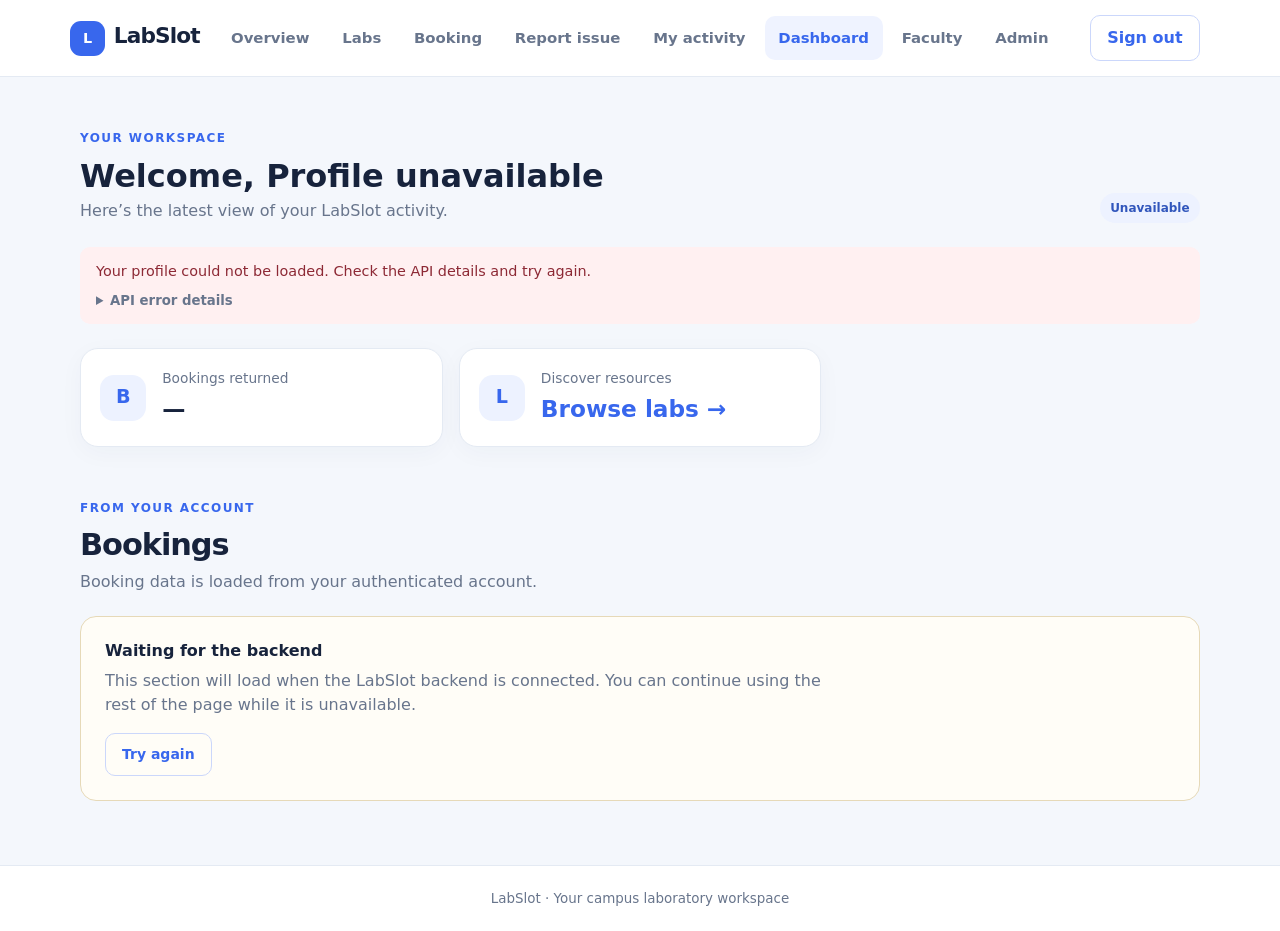
==== frontend/pages/dashboard.html @ 3a8d001d "Implement LabSlot frontend foundation" ====
<!DOCTYPE html>
<html lang="en">
<head>
  <meta charset="UTF-8" />
  <meta name="viewport" content="width=device-width, initial-scale=1.0" />
  <title>Dashboard — LabSlot</title>
  <link
    href="https://cdn.jsdelivr.net/npm/bootstrap@5.3.3/dist/css/bootstrap.min.css"
    rel="stylesheet"
    crossorigin="anonymous"
  />
  <link rel="stylesheet" href="../css/style.css" />
</head>
<body>
  <header class="site-header"><nav class="site-nav container navbar" aria-label="Main navigation"><a class="navbar-brand fw-bold" href="../index.html"><span class="brand-mark">L</span>LabSlot</a><button class="nav-toggle" type="button" data-nav-toggle aria-expanded="false" aria-controls="main-navigation" aria-label="Toggle navigation">☰</button><div class="nav-panel" id="main-navigation" data-nav-panel><ul class="nav-links"><li><a href="../index.html">Overview</a></li><li><a href="labs.html">Labs</a></li><li><a href="booking.html">Booking</a></li><li><a href="issue-report.html">Report issue</a></li><li><a href="history.html">My activity</a></li><li><a class="active" href="dashboard.html" aria-current="page">Dashboard</a></li><li><a href="faculty.html">Faculty</a></li><li><a href="admin.html">Admin</a></li></ul><div class="nav-actions"><a class="btn btn-outline-primary" href="login.html" data-logout>Sign out</a><span class="logout-message" data-logout-message role="alert" aria-live="assertive"></span></div></div></nav></header>
  <main class="page-shell" data-dashboard>
    <section class="d-flex flex-wrap justify-content-between align-items-end gap-3 mb-4"><div><span class="eyebrow">Your workspace</span><h1 class="h2 fw-bold mt-2 mb-1">Welcome, <span data-profile-name>there</span></h1><p class="muted mb-0">Here’s the latest view of your LabSlot activity.</p></div><span class="badge-soft" data-profile-role>Loading profile…</span></section>
    <div class="status-message mb-4" data-dashboard-message></div>
    <section class="row g-3 mb-5" aria-label="Account summary"><div class="col-sm-6 col-lg-4"><article class="metric-card"><div class="metric-icon">B</div><div><p class="metric-label">Bookings returned</p><p class="metric-value" data-booking-count>—</p></div></article></div><div class="col-sm-6 col-lg-4"><a class="metric-card text-decoration-none" href="labs.html"><div class="metric-icon">L</div><div><p class="metric-label">Discover resources</p><p class="metric-value">Browse labs <span aria-hidden="true">→</span></p></div></a></div></section>
    <section><div class="section-heading"><span class="eyebrow">From your account</span><h2 class="mt-2">Bookings</h2><p>Booking data is loaded from your authenticated account.</p></div><div class="data-list" data-bookings><div class="loading">Loading bookings…</div></div></section>
  </main>
  <footer class="site-footer"><div class="container text-center">LabSlot · Your campus laboratory workspace</div></footer>
  <script src="../js/api.js"></script>
  <script src="../js/main.js"></script>
</body>
</html>
---- frontend/css/style.css ----
/* Shared LabSlot visual system. Bootstrap utilities remain available for layout. */
:root {
  --labslot-primary: #3867ed;
  --labslot-primary-dark: #244bc2;
  --labslot-ink: #17233c;
  --labslot-muted: #68758c;
  --labslot-surface: #f4f7fc;
  --labslot-border: #e4eaf3;
  --labslot-green: #178b68;
  --labslot-shadow: 0 18px 50px rgba(28, 48, 87, .08);
}

* { box-sizing: border-box; }
body {
  min-height: 100vh;
  display: flex;
  flex-direction: column;
  background: var(--labslot-surface);
  color: var(--labslot-ink);
  font-family: Inter, ui-sans-serif, system-ui, -apple-system, "Segoe UI", sans-serif;
}
main { flex: 1; }
a { color: var(--labslot-primary); }
.site-header { background: #fff; border-bottom: 1px solid var(--labslot-border); }
.site-nav { min-height: 76px; }
.navbar-brand { color: var(--labslot-ink) !important; letter-spacing: -.04em; font-size: 1.35rem; }
.brand-mark { display: inline-grid; place-items: center; width: 35px; height: 35px; margin-right: .55rem; border-radius: 11px; background: var(--labslot-primary); color: #fff; font-weight: 800; font-size: .9rem; letter-spacing: 0; }
.nav-toggle { display: none; width: 44px; height: 42px; border: 1px solid var(--labslot-border); border-radius: 12px; background: #fff; color: var(--labslot-ink); font-size: 1.25rem; }
.nav-panel { display: flex; align-items: center; gap: 1.75rem; }
.nav-links { display: flex; align-items: center; gap: .35rem; margin: 0; padding: 0; list-style: none; }
.nav-links a { display: block; padding: .65rem .85rem; border-radius: 10px; color: var(--labslot-muted); text-decoration: none; font-size: .93rem; font-weight: 600; }
.nav-links a:hover, .nav-links a.active { color: var(--labslot-primary); background: #eff3ff; }
.nav-actions { display: flex; align-items: center; gap: .65rem; }
.btn { border-radius: 10px; font-weight: 650; padding: .65rem 1rem; }
.btn-primary { background: var(--labslot-primary); border-color: var(--labslot-primary); }
.btn-primary:hover { background: var(--labslot-primary-dark); border-color: var(--labslot-primary-dark); }
.btn-outline-primary { color: var(--labslot-primary); border-color: #cbd7fb; }
.page-shell { width: min(1120px, calc(100% - 2rem)); margin: 0 auto; padding: 3rem 0 4rem; }
.hero-section { position: relative; overflow: hidden; padding: clamp(2rem, 6vw, 4.5rem); border-radius: 26px; background: linear-gradient(120deg, #172647 0%, #284d9c 62%, #4776e6 100%); color: #fff; box-shadow: var(--labslot-shadow); }
.hero-section::after { position: absolute; right: -80px; bottom: -180px; width: 430px; height: 430px; border: 1px solid rgba(255,255,255,.16); border-radius: 50%; box-shadow: 0 0 0 55px rgba(255,255,255,.035), 0 0 0 110px rgba(255,255,255,.025); content: ""; pointer-events: none; }
.hero-content { position: relative; z-index: 1; max-width: 690px; }
.eyebrow { color: var(--labslot-primary); text-transform: uppercase; letter-spacing: .12em; font-weight: 800; font-size: .75rem; }
.hero-section .eyebrow { color: #b8cbff; }
.hero-section h1 { max-width: 680px; font-size: clamp(2.4rem, 5vw, 4.1rem); line-height: 1.08; letter-spacing: -.055em; }
.hero-section p { max-width: 610px; color: rgba(255,255,255,.78); font-size: 1.1rem; line-height: 1.7; }
.surface-card, .role-card, .metric-card, .lab-card { border: 1px solid var(--labslot-border); border-radius: 18px; background: #fff; box-shadow: 0 6px 24px rgba(28,48,87,.035); }
.role-card { height: 100%; padding: 1.5rem; transition: transform .18s ease, box-shadow .18s ease; }
.role-card:hover, .lab-card:hover { transform: translateY(-3px); box-shadow: var(--labslot-shadow); }
.role-icon, .metric-icon { display: grid; place-items: center; width: 46px; height: 46px; border-radius: 14px; color: var(--labslot-primary); background: #edf2ff; font-size: 1.2rem; font-weight: 800; }
.section-heading { margin-bottom: 1.4rem; }
.section-heading h2 { margin: 0; font-size: clamp(1.45rem, 3vw, 1.9rem); font-weight: 750; letter-spacing: -.035em; }
.section-heading p { margin: .4rem 0 0; color: var(--labslot-muted); }
.auth-layout { display: grid; grid-template-columns: minmax(0, 1fr) minmax(330px, .82fr); min-height: calc(100vh - 150px); gap: clamp(2rem, 7vw, 6rem); align-items: center; }
.auth-aside { padding: clamp(1rem, 4vw, 3rem) 0; }
.auth-aside h1 { max-width: 490px; font-size: clamp(2.3rem, 5vw, 3.8rem); line-height: 1.08; letter-spacing: -.055em; }
.auth-aside p { max-width: 470px; color: var(--labslot-muted); font-size: 1.08rem; line-height: 1.7; }
.auth-card { width: 100%; max-width: 480px; margin: 0 auto; padding: clamp(1.4rem, 4vw, 2.2rem); border: 1px solid var(--labslot-border); border-radius: 20px; background: #fff; box-shadow: var(--labslot-shadow); }
.form-control, .form-select { min-height: 48px; border-color: #dce3ee; border-radius: 10px; }
.form-control:focus, .form-select:focus { border-color: #9ab0fa; box-shadow: 0 0 0 .2rem rgba(56,103,237,.12); }
.form-label { color: #34425c; font-size: .9rem; font-weight: 650; }
.form-note { color: var(--labslot-muted); font-size: .82rem; }
.status-message { display: none; margin-top: 1rem; padding: .85rem 1rem; border-radius: 10px; font-size: .9rem; }
.status-message:not(:empty) { display: block; }
.status-message[data-kind="error"] { color: #8d2935; background: #fff0f1; }
.status-message[data-kind="success"] { color: #12684f; background: #eaf8f2; }
.status-message[data-kind="info"] { color: #3d5483; background: #eff4ff; }
.metric-card { display: flex; align-items: center; gap: 1rem; padding: 1.2rem; height: 100%; }
.metric-value { margin: .2rem 0 0; font-size: 1.45rem; font-weight: 750; }
.metric-label { margin: 0; color: var(--labslot-muted); font-size: .86rem; }
.lab-card { height: 100%; padding: 1.4rem; transition: transform .18s ease, box-shadow .18s ease; }
.lab-card h3 { font-size: 1.15rem; font-weight: 750; }
.lab-card p, .muted { color: var(--labslot-muted); }
.data-list { display: grid; gap: 1rem; }
.data-row { padding: 1.1rem 1.2rem; border: 1px solid var(--labslot-border); border-radius: 14px; background: #fff; }
.data-row h3 { margin: 0; font-size: 1rem; font-weight: 700; }
.data-row p { margin: .35rem 0 0; color: var(--labslot-muted); font-size: .9rem; }
.badge-soft { padding: .4rem .65rem; border-radius: 99px; color: #3156bc; background: #edf2ff; font-size: .75rem; font-weight: 700; }
.empty-state { padding: 2rem; border: 1px dashed #cbd5e4; border-radius: 16px; color: var(--labslot-muted); background: rgba(255,255,255,.65); text-align: center; }
.site-footer { padding: 1.4rem 0; border-top: 1px solid var(--labslot-border); color: var(--labslot-muted); background: #fff; font-size: .84rem; }
.api-indicator { display: inline-flex; align-items: center; gap: .45rem; padding: .4rem .7rem; border-radius: 99px; background: rgba(255,255,255,.12); font-size: .78rem; }
.api-indicator::before { width: 7px; height: 7px; border-radius: 50%; background: #ffd166; content: ""; }
.api-indicator[data-state="online"]::before { background: #6de0b0; }
.api-indicator[data-state="offline"]::before { background: #ff9a9a; }
.api-indicator[data-state="pending"]::before { background: #f0b94d; }
.loading { color: var(--labslot-muted); text-align: center; padding: 2rem; }
.loading-state { padding: 1.5rem; border: 1px solid var(--labslot-border); border-radius: 16px; color: var(--labslot-muted); background: #fff; text-align: center; }
.api-state { padding: 1.5rem; text-align: left; }
.api-state h3 { color: var(--labslot-ink); }
.api-state p { max-width: 720px; margin-bottom: 0; }
.api-state-pending { border-style: solid; border-color: #e6d9b8; background: #fffdf7; }
.api-state-error { border-color: #f0c9cd; background: #fffafa; }
.api-error-details { color: var(--labslot-muted); font-size: .83rem; }
.api-error-details summary { width: fit-content; cursor: pointer; font-weight: 650; }
.logout-message { max-width: 260px; color: #8d2935; font-size: .78rem; }

@media (max-width: 1099.98px) {
  .site-nav { min-height: 68px; flex-wrap: wrap; }
  .nav-toggle { display: inline-grid; place-items: center; }
  .nav-panel { display: none; flex: 0 0 100%; align-items: stretch; padding: .5rem 0 1rem; }
  .nav-panel.is-open { display: flex; flex-direction: column; gap: .75rem; }
  .nav-links { align-items: stretch; flex-direction: column; }
  .nav-links a { padding: .75rem; }
  .nav-actions { padding: .25rem .75rem; }
  .nav-actions .btn { flex: 1; }
  .page-shell { padding-top: 2rem; }
  .auth-layout { grid-template-columns: 1fr; gap: .5rem; padding-top: 1rem; }
  .auth-aside { padding: 1rem 0; }
  .auth-aside h1 { font-size: 2.5rem; }
  .hero-section { border-radius: 20px; }
}

@media (prefers-reduced-motion: reduce) {
  *, *::before, *::after { scroll-behavior: auto !important; transition-duration: .01ms !important; }
}
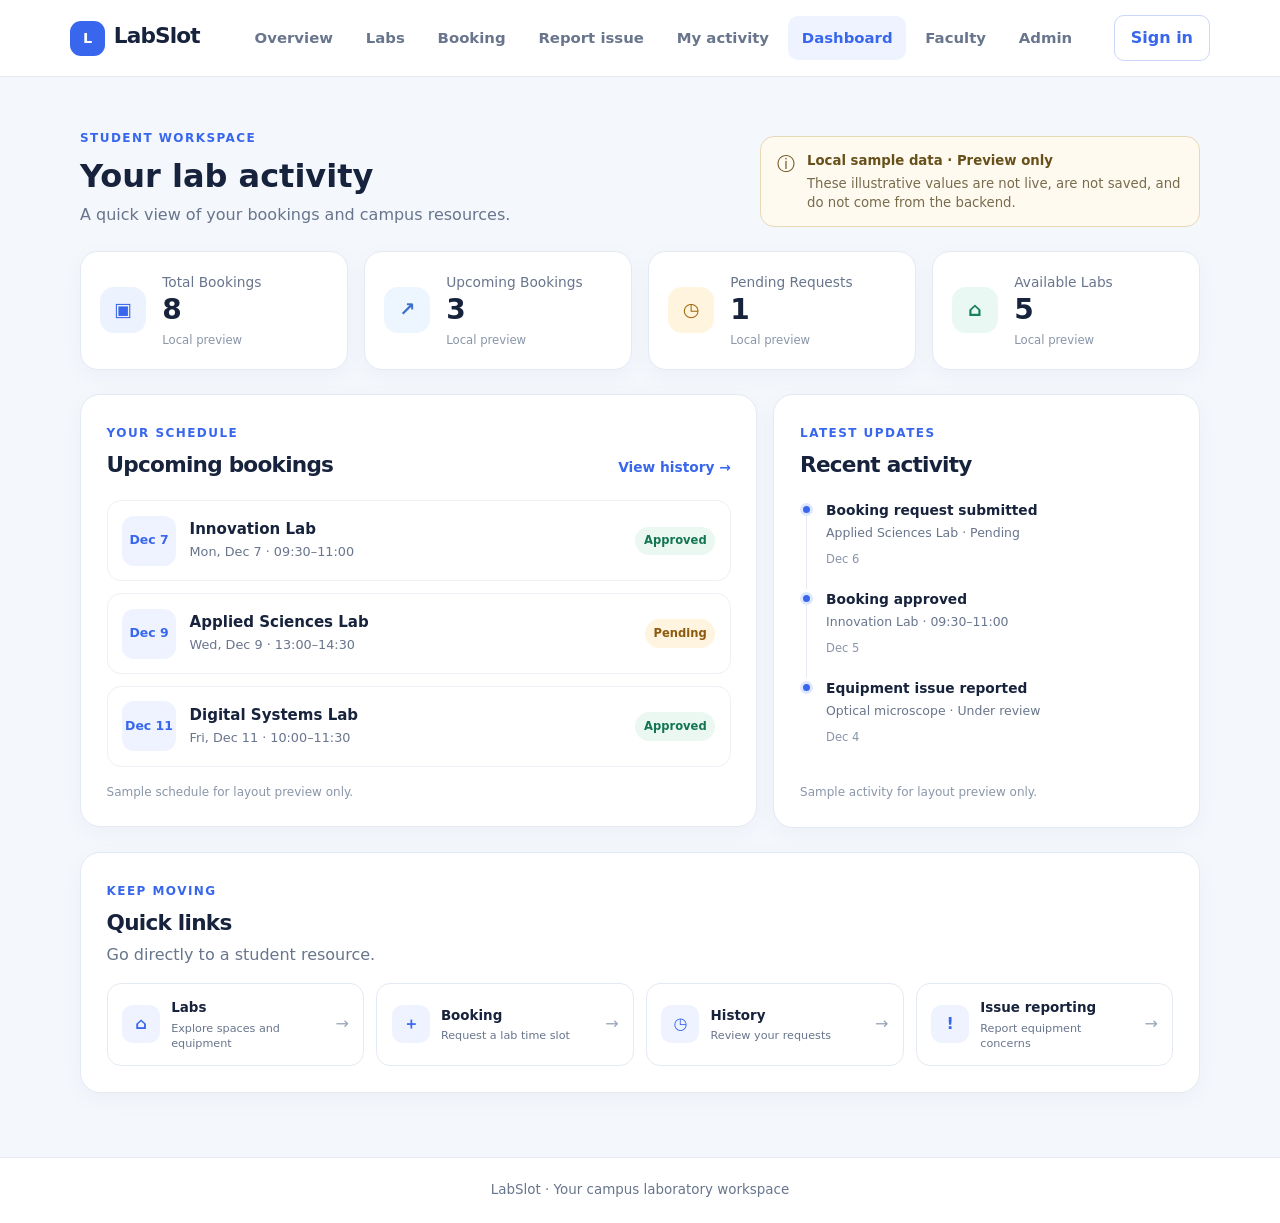
==== commit 6bc05798: "Complete student dashboard frontend" ====
--- a/frontend/pages/dashboard.html
+++ b/frontend/pages/dashboard.html
@@ -12,15 +12,44 @@
   <link rel="stylesheet" href="../css/style.css" />
 </head>
 <body>
-  <header class="site-header"><nav class="site-nav container navbar" aria-label="Main navigation"><a class="navbar-brand fw-bold" href="../index.html"><span class="brand-mark">L</span>LabSlot</a><button class="nav-toggle" type="button" data-nav-toggle aria-expanded="false" aria-controls="main-navigation" aria-label="Toggle navigation">☰</button><div class="nav-panel" id="main-navigation" data-nav-panel><ul class="nav-links"><li><a href="../index.html">Overview</a></li><li><a href="labs.html">Labs</a></li><li><a href="booking.html">Booking</a></li><li><a href="issue-report.html">Report issue</a></li><li><a href="history.html">My activity</a></li><li><a class="active" href="dashboard.html" aria-current="page">Dashboard</a></li><li><a href="faculty.html">Faculty</a></li><li><a href="admin.html">Admin</a></li></ul><div class="nav-actions"><a class="btn btn-outline-primary" href="login.html" data-logout>Sign out</a><span class="logout-message" data-logout-message role="alert" aria-live="assertive"></span></div></div></nav></header>
-  <main class="page-shell" data-dashboard>
-    <section class="d-flex flex-wrap justify-content-between align-items-end gap-3 mb-4"><div><span class="eyebrow">Your workspace</span><h1 class="h2 fw-bold mt-2 mb-1">Welcome, <span data-profile-name>there</span></h1><p class="muted mb-0">Here’s the latest view of your LabSlot activity.</p></div><span class="badge-soft" data-profile-role>Loading profile…</span></section>
-    <div class="status-message mb-4" data-dashboard-message></div>
-    <section class="row g-3 mb-5" aria-label="Account summary"><div class="col-sm-6 col-lg-4"><article class="metric-card"><div class="metric-icon">B</div><div><p class="metric-label">Bookings returned</p><p class="metric-value" data-booking-count>—</p></div></article></div><div class="col-sm-6 col-lg-4"><a class="metric-card text-decoration-none" href="labs.html"><div class="metric-icon">L</div><div><p class="metric-label">Discover resources</p><p class="metric-value">Browse labs <span aria-hidden="true">→</span></p></div></a></div></section>
-    <section><div class="section-heading"><span class="eyebrow">From your account</span><h2 class="mt-2">Bookings</h2><p>Booking data is loaded from your authenticated account.</p></div><div class="data-list" data-bookings><div class="loading">Loading bookings…</div></div></section>
+  <header class="site-header"><nav class="site-nav container navbar" aria-label="Main navigation"><a class="navbar-brand fw-bold" href="../index.html"><span class="brand-mark">L</span>LabSlot</a><button class="nav-toggle" type="button" data-nav-toggle aria-expanded="false" aria-controls="main-navigation" aria-label="Toggle navigation">☰</button><div class="nav-panel" id="main-navigation" data-nav-panel><ul class="nav-links"><li><a href="../index.html">Overview</a></li><li><a href="labs.html">Labs</a></li><li><a href="booking.html">Booking</a></li><li><a href="issue-report.html">Report issue</a></li><li><a href="history.html">My activity</a></li><li><a class="active" href="dashboard.html" aria-current="page">Dashboard</a></li><li><a href="faculty.html">Faculty</a></li><li><a href="admin.html">Admin</a></li></ul><div class="nav-actions"><a class="btn btn-outline-primary" href="login.html">Sign in</a></div></div></nav></header>
+  <main class="page-shell dashboard-page" data-dashboard>
+    <section class="dashboard-heading">
+      <div><span class="eyebrow">Student workspace</span><h1 class="h2 fw-bold mt-2 mb-2">Your lab activity</h1><p class="muted mb-0">A quick view of your bookings and campus resources.</p></div>
+      <div class="preview-notice" role="note"><span aria-hidden="true">ⓘ</span><div><strong>Local sample data · Preview only</strong><p class="mb-0">These illustrative values are not live, are not saved, and do not come from the backend.</p></div></div>
+    </section>
+
+    <section class="dashboard-metrics" aria-label="Booking summary">
+      <article class="dashboard-metric"><span class="metric-icon" aria-hidden="true">▣</span><div><p class="metric-label">Total Bookings</p><p class="metric-value" data-total-bookings>—</p><span class="metric-caption">Local preview</span></div></article>
+      <article class="dashboard-metric"><span class="metric-icon metric-icon-blue" aria-hidden="true">↗</span><div><p class="metric-label">Upcoming Bookings</p><p class="metric-value" data-upcoming-bookings>—</p><span class="metric-caption">Local preview</span></div></article>
+      <article class="dashboard-metric"><span class="metric-icon metric-icon-amber" aria-hidden="true">◷</span><div><p class="metric-label">Pending Requests</p><p class="metric-value" data-pending-bookings>—</p><span class="metric-caption">Local preview</span></div></article>
+      <article class="dashboard-metric"><span class="metric-icon metric-icon-green" aria-hidden="true">⌂</span><div><p class="metric-label">Available Labs</p><p class="metric-value" data-available-labs>—</p><span class="metric-caption">Local preview</span></div></article>
+    </section>
+
+    <section class="dashboard-columns">
+      <div class="dashboard-panel">
+        <div class="section-heading dashboard-section-heading"><div><span class="eyebrow">Your schedule</span><h2 class="mt-2">Upcoming bookings</h2></div><a class="text-link" href="history.html#bookings">View history <span aria-hidden="true">→</span></a></div>
+        <div class="booking-preview-list" data-dashboard-bookings aria-label="Upcoming booking examples"></div>
+        <p class="preview-footnote">Sample schedule for layout preview only.</p>
+      </div>
+      <div class="dashboard-panel">
+        <div class="section-heading dashboard-section-heading"><div><span class="eyebrow">Latest updates</span><h2 class="mt-2">Recent activity</h2></div></div>
+        <ol class="activity-list" data-dashboard-activity aria-label="Recent activity examples"></ol>
+        <p class="preview-footnote">Sample activity for layout preview only.</p>
+      </div>
+    </section>
+
+    <section class="quick-links-panel">
+      <div class="section-heading"><span class="eyebrow">Keep moving</span><h2 class="mt-2">Quick links</h2><p>Go directly to a student resource.</p></div>
+      <div class="quick-link-grid">
+        <a class="quick-link-card" href="labs.html"><span class="quick-link-icon" aria-hidden="true">⌂</span><span><strong>Labs</strong><small>Explore spaces and equipment</small></span><span class="quick-link-arrow" aria-hidden="true">→</span></a>
+        <a class="quick-link-card" href="booking.html"><span class="quick-link-icon" aria-hidden="true">＋</span><span><strong>Booking</strong><small>Request a lab time slot</small></span><span class="quick-link-arrow" aria-hidden="true">→</span></a>
+        <a class="quick-link-card" href="history.html"><span class="quick-link-icon" aria-hidden="true">◷</span><span><strong>History</strong><small>Review your requests</small></span><span class="quick-link-arrow" aria-hidden="true">→</span></a>
+        <a class="quick-link-card" href="issue-report.html"><span class="quick-link-icon" aria-hidden="true">!</span><span><strong>Issue reporting</strong><small>Report equipment concerns</small></span><span class="quick-link-arrow" aria-hidden="true">→</span></a>
+      </div>
+    </section>
   </main>
   <footer class="site-footer"><div class="container text-center">LabSlot · Your campus laboratory workspace</div></footer>
-  <script src="../js/api.js"></script>
   <script src="../js/main.js"></script>
 </body>
 </html>
--- a/frontend/css/style.css
+++ b/frontend/css/style.css
@@ -93,6 +93,58 @@
 .api-error-details summary { width: fit-content; cursor: pointer; font-weight: 650; }
 .logout-message { max-width: 260px; color: #8d2935; font-size: .78rem; }
 
+/* Student dashboard preview */
+.dashboard-page { display: grid; gap: 1.5rem; }
+.dashboard-heading { display: flex; justify-content: space-between; align-items: flex-end; gap: 1.5rem; }
+.preview-notice { display: flex; align-items: flex-start; gap: .75rem; max-width: 440px; padding: .9rem 1rem; border: 1px solid #e6d9b8; border-radius: 14px; color: #68501b; background: #fffaf0; font-size: .83rem; }
+.preview-notice > span { font-size: 1.1rem; }
+.preview-notice strong { display: block; margin-bottom: .15rem; }
+.preview-notice p { color: #786b4c; line-height: 1.45; }
+.dashboard-metrics { display: grid; grid-template-columns: repeat(4, minmax(0, 1fr)); gap: 1rem; }
+.dashboard-metric { display: flex; align-items: center; gap: 1rem; min-width: 0; padding: 1.2rem; border: 1px solid var(--labslot-border); border-radius: 18px; background: #fff; box-shadow: 0 6px 24px rgba(28,48,87,.035); }
+.dashboard-metric .metric-value { margin: .2rem 0 0; font-size: 1.75rem; line-height: 1.1; }
+.metric-caption { display: block; margin-top: .35rem; color: #8a96a9; font-size: .73rem; }
+.metric-icon-blue { color: #3970c9; background: #edf5ff; }
+.metric-icon-amber { color: #a56a11; background: #fff5df; }
+.metric-icon-green { color: #18815f; background: #e9f8f2; }
+.dashboard-columns { display: grid; grid-template-columns: minmax(0, 1.35fr) minmax(300px, .85fr); gap: 1rem; align-items: start; }
+.dashboard-panel, .quick-links-panel { min-width: 0; padding: clamp(1.1rem, 2.5vw, 1.6rem); border: 1px solid var(--labslot-border); border-radius: 20px; background: #fff; box-shadow: 0 6px 24px rgba(28,48,87,.035); }
+.dashboard-section-heading { display: flex; justify-content: space-between; align-items: flex-end; gap: 1rem; }
+.dashboard-section-heading h2, .quick-links-panel h2 { font-size: 1.35rem; }
+.text-link { flex: 0 0 auto; font-size: .86rem; font-weight: 650; text-decoration: none; }
+.booking-preview-list { display: grid; gap: .75rem; }
+.booking-preview-card { display: flex; align-items: center; gap: .85rem; min-width: 0; padding: .9rem; border: 1px solid #edf0f5; border-radius: 14px; }
+.booking-date-icon { display: grid; place-items: center; flex: 0 0 54px; min-height: 50px; border-radius: 12px; color: var(--labslot-primary); background: #eff3ff; font-size: .78rem; font-weight: 750; text-align: center; }
+.booking-preview-details { flex: 1 1 auto; min-width: 0; }
+.booking-preview-details h3 { margin: 0; overflow-wrap: anywhere; font-size: .94rem; font-weight: 720; }
+.booking-preview-details p { margin: .25rem 0 0; color: var(--labslot-muted); font-size: .8rem; }
+.booking-status { flex: 0 0 auto; padding: .35rem .55rem; border-radius: 99px; font-size: .72rem; font-weight: 700; }
+.booking-status.is-approved { color: #137552; background: #eaf8f1; }
+.booking-status.is-pending { color: #8c5a0c; background: #fff4df; }
+.preview-footnote { margin: 1rem 0 0; color: #8a96a9; font-size: .75rem; }
+.activity-list { display: grid; gap: 0; margin: 0; padding: 0; list-style: none; }
+.activity-list li { position: relative; display: grid; grid-template-columns: 14px minmax(0, 1fr); gap: .75rem; padding: 0 0 1.2rem; }
+.activity-list li:not(:last-child)::after { position: absolute; top: 14px; bottom: 0; left: 6px; width: 1px; background: #e5eaf2; content: ""; }
+.activity-marker { z-index: 1; width: 13px; height: 13px; margin-top: 3px; border: 3px solid #dfe7ff; border-radius: 50%; background: var(--labslot-primary); }
+.activity-list strong { display: block; font-size: .86rem; }
+.activity-list p { margin: .2rem 0; color: var(--labslot-muted); font-size: .78rem; }
+.activity-list time { color: #8995a8; font-size: .72rem; }
+.quick-links-panel .section-heading { margin-bottom: 1rem; }
+.quick-link-grid { display: grid; grid-template-columns: repeat(4, minmax(0, 1fr)); gap: .75rem; }
+.quick-link-card { display: flex; align-items: center; gap: .7rem; min-width: 0; padding: .9rem; border: 1px solid var(--labslot-border); border-radius: 14px; color: var(--labslot-ink); text-decoration: none; transition: border-color .15s ease, transform .15s ease, box-shadow .15s ease; }
+.quick-link-card:hover { transform: translateY(-2px); border-color: #bdcdf8; color: var(--labslot-primary); box-shadow: 0 8px 20px rgba(28,48,87,.06); }
+.quick-link-icon { display: grid; place-items: center; flex: 0 0 38px; width: 38px; height: 38px; border-radius: 11px; color: var(--labslot-primary); background: #eff3ff; font-size: 1rem; font-weight: 750; }
+.quick-link-card strong, .quick-link-card small { display: block; }
+.quick-link-card strong { font-size: .84rem; }
+.quick-link-card small { margin-top: .15rem; color: var(--labslot-muted); font-size: .7rem; line-height: 1.35; }
+.quick-link-arrow { margin-left: auto; color: #99a5b8; }
+
+@media (max-width: 991.98px) {
+  .dashboard-metrics { grid-template-columns: repeat(2, minmax(0, 1fr)); }
+  .dashboard-columns { grid-template-columns: 1fr; }
+  .quick-link-grid { grid-template-columns: repeat(2, minmax(0, 1fr)); }
+}
+
 @media (max-width: 1099.98px) {
   .site-nav { min-height: 68px; flex-wrap: wrap; }
   .nav-toggle { display: inline-grid; place-items: center; }
@@ -109,6 +161,22 @@
   .hero-section { border-radius: 20px; }
 }
 
+@media (max-width: 575.98px) {
+  .dashboard-page { gap: 1rem; }
+  .dashboard-heading { align-items: stretch; flex-direction: column; gap: 1rem; }
+  .dashboard-metrics { gap: .65rem; }
+  .dashboard-metric { align-items: flex-start; flex-direction: column; gap: .65rem; padding: .9rem; border-radius: 15px; }
+  .dashboard-metric .metric-icon { width: 38px; height: 38px; border-radius: 12px; }
+  .dashboard-metric .metric-label { min-height: 2.3em; font-size: .78rem; }
+  .dashboard-metric .metric-value { font-size: 1.5rem; }
+  .metric-caption { font-size: .68rem; }
+  .dashboard-panel, .quick-links-panel { padding: 1rem; border-radius: 16px; }
+  .dashboard-section-heading { align-items: flex-start; }
+  .booking-preview-card { align-items: flex-start; flex-wrap: wrap; }
+  .booking-status { margin-left: 4.1rem; }
+  .quick-link-grid { grid-template-columns: 1fr; }
+}
+
 @media (prefers-reduced-motion: reduce) {
   *, *::before, *::after { scroll-behavior: auto !important; transition-duration: .01ms !important; }
 }
